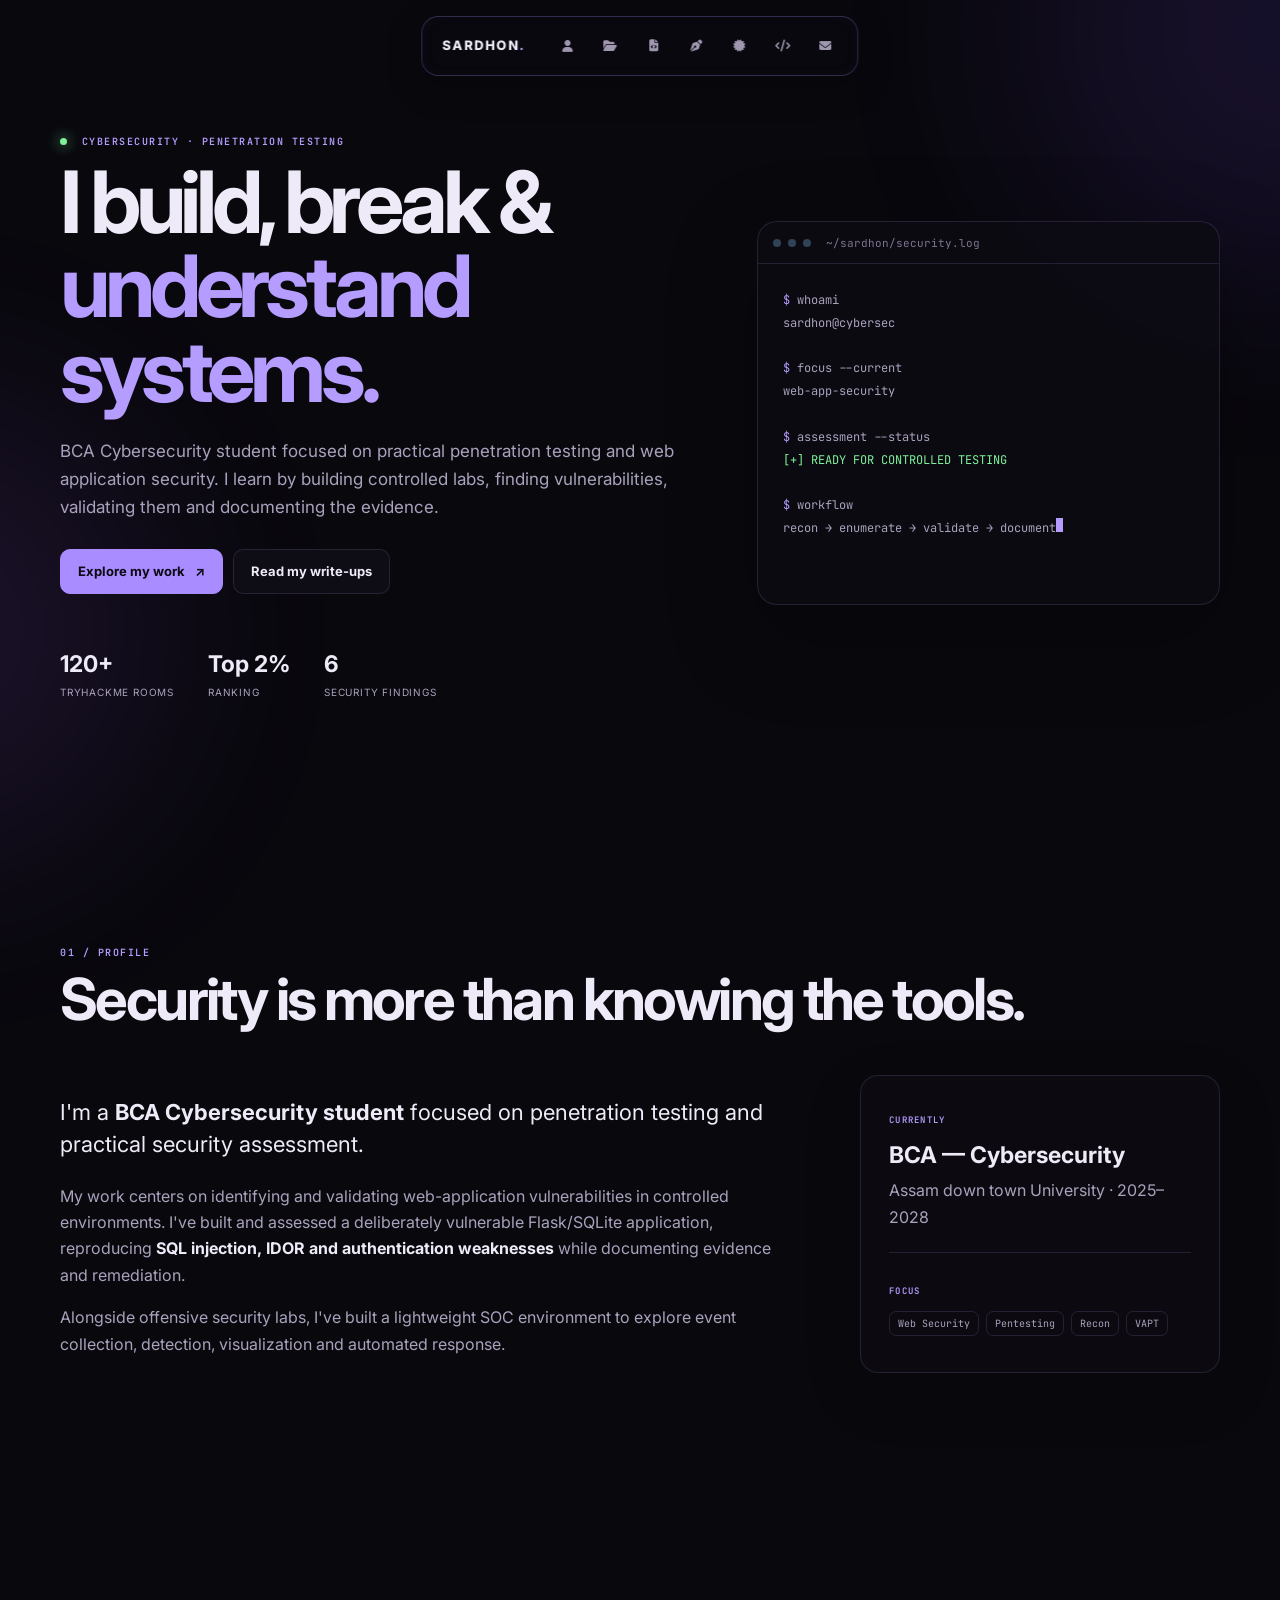
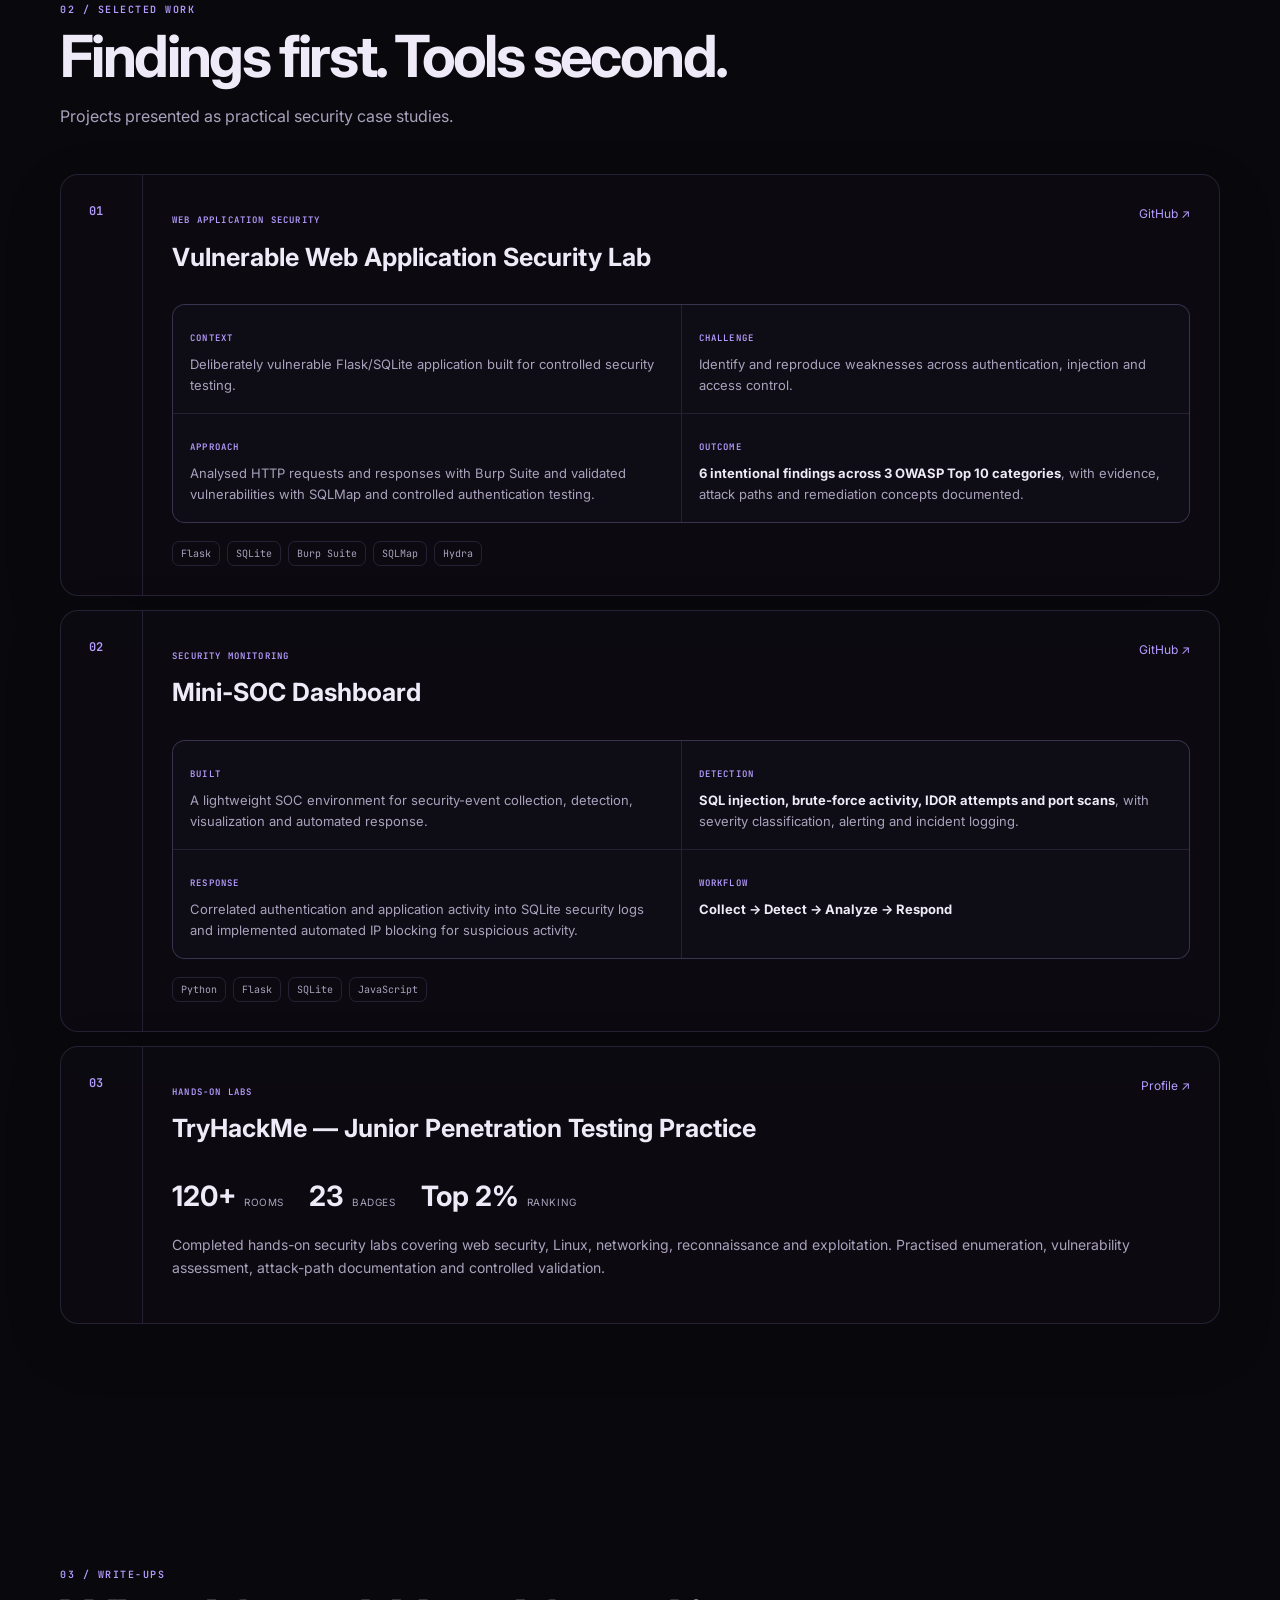
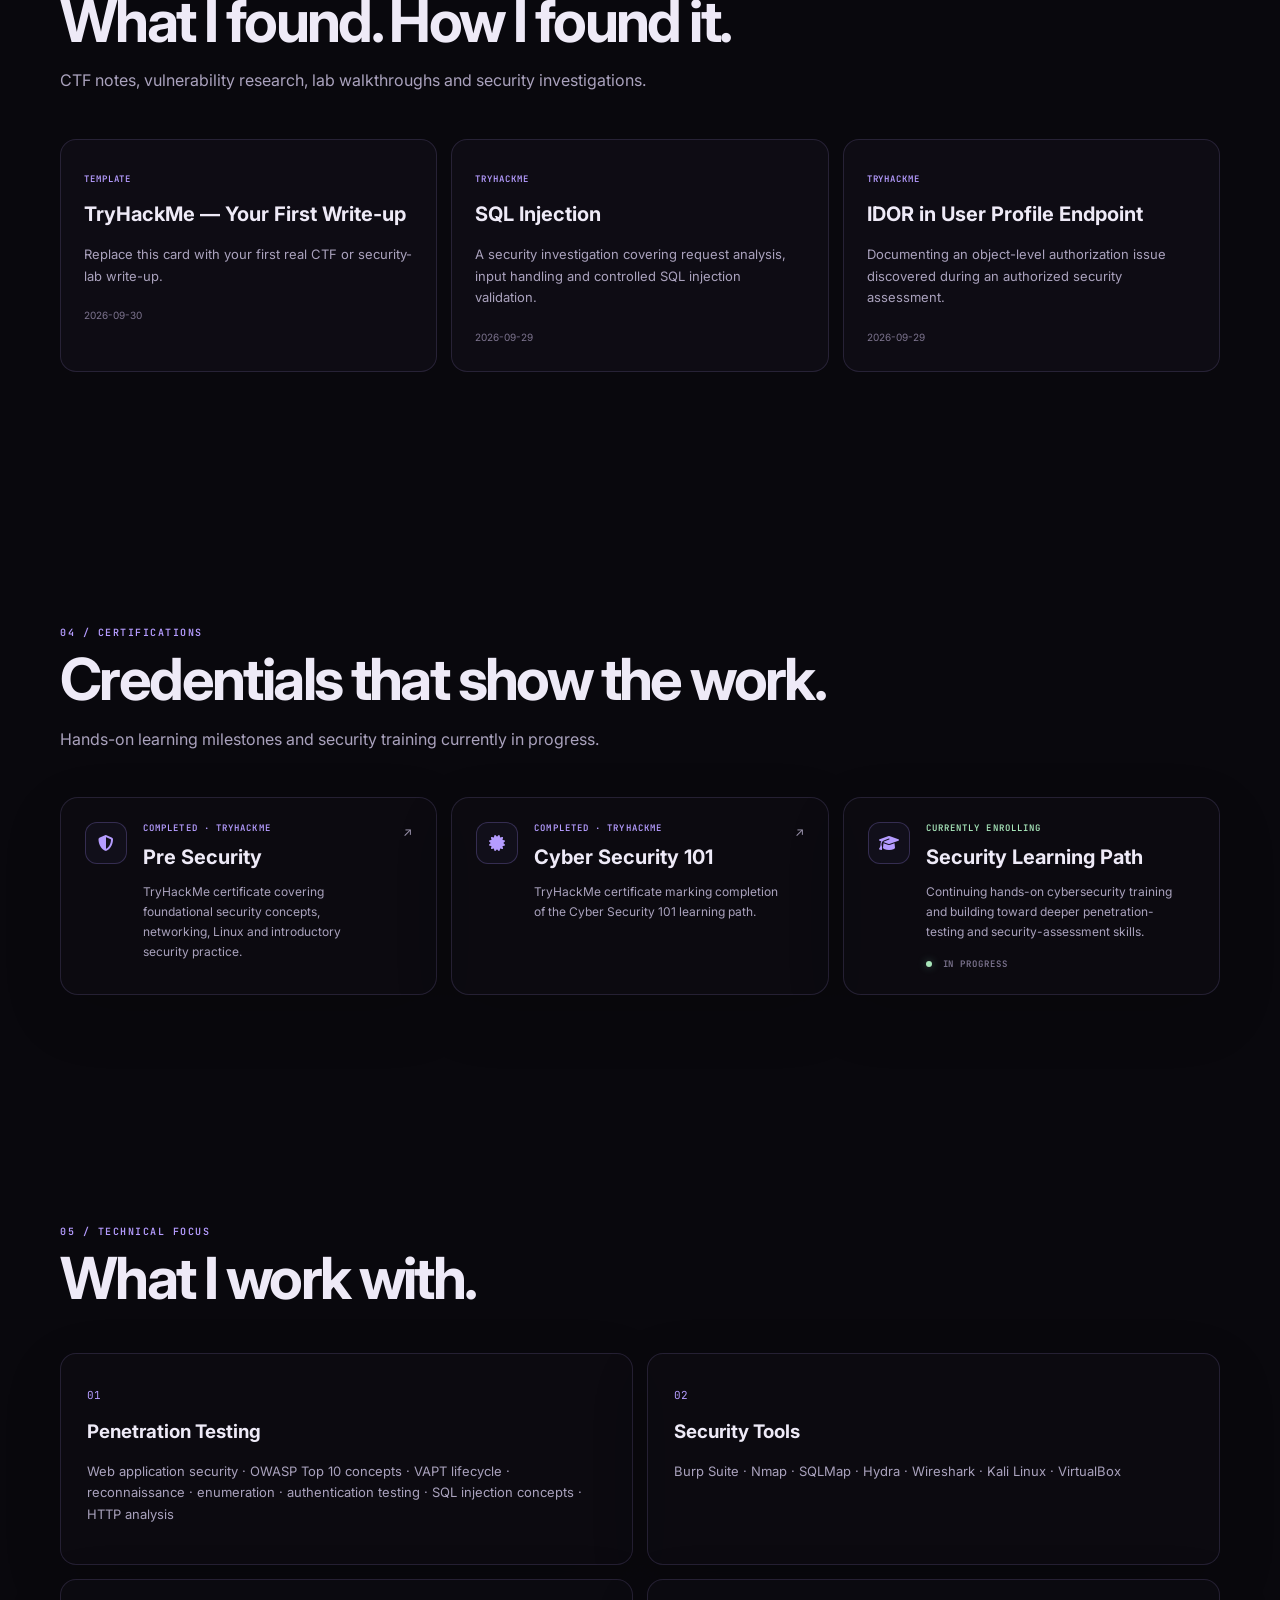
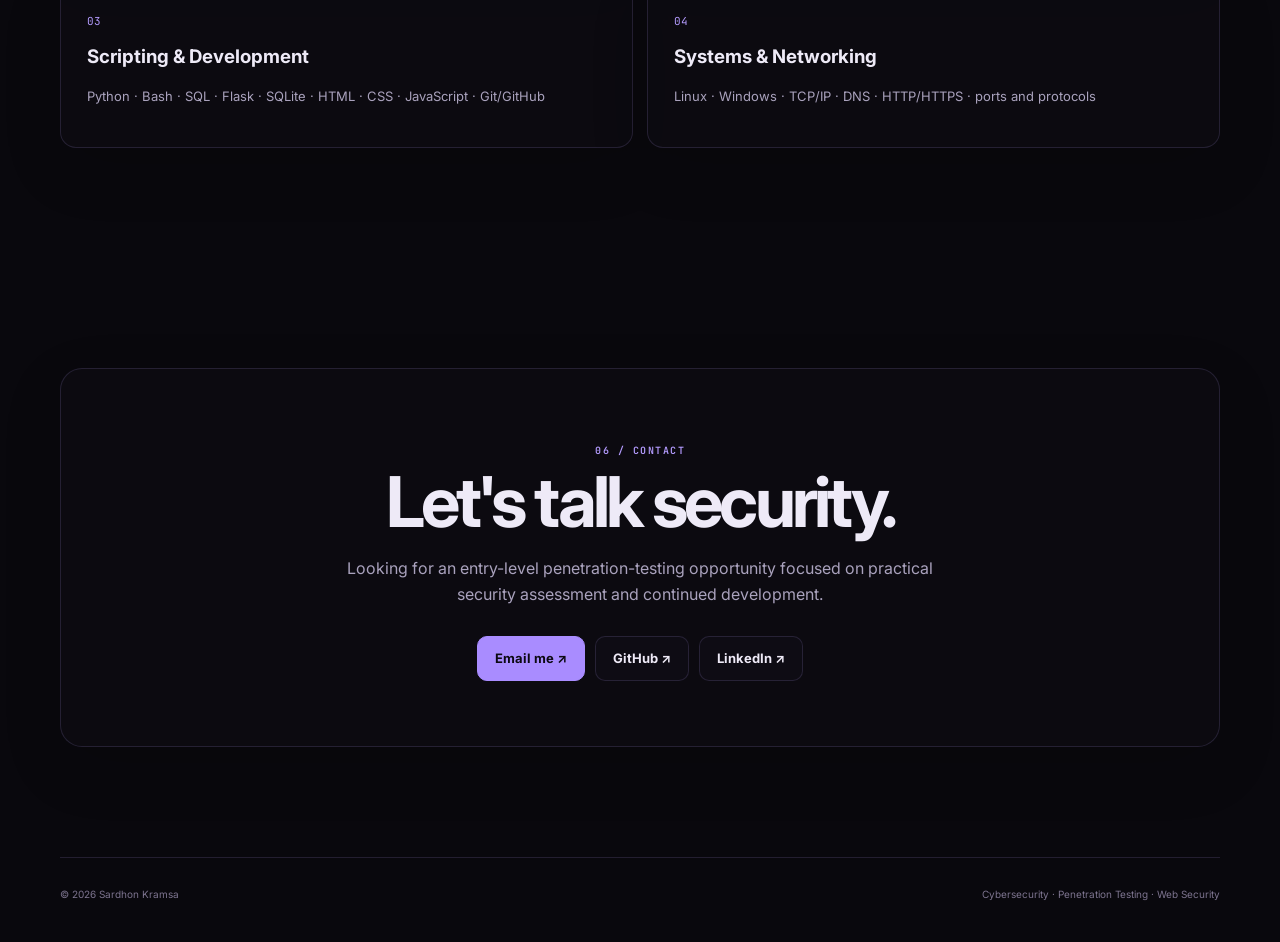
==== index.html @ ddb4a79a "Add files via upload" ====
<!DOCTYPE html>
<html lang="en">
<head>
  <meta charset="UTF-8">
  <meta name="viewport" content="width=device-width, initial-scale=1.0">
  <meta name="description" content="Sardhon Kramsa — Cybersecurity student focused on penetration testing, web application security and hands-on security research.">
  <title>Sardhon Kramsa | Cybersecurity</title>
  <link rel="preconnect" href="https://fonts.googleapis.com">
  <link rel="preconnect" href="https://fonts.gstatic.com" crossorigin>
  <link href="https://fonts.googleapis.com/css2?family=Inter:wght@400;500;600;700;800&family=JetBrains+Mono:wght@400;500;600&display=swap" rel="stylesheet">
  <link rel="stylesheet" href="https://cdnjs.cloudflare.com/ajax/libs/font-awesome/6.7.2/css/all.min.css">
  <link rel="stylesheet" href="css/style.css">
</head>
<body>
<div class="interactive-grid" id="interactiveGrid" aria-hidden="true"></div>
<div class="ambient ambient-a"></div><div class="ambient ambient-b"></div>

<header class="navbar island-navbar">
  <div class="nav-island" aria-label="Primary navigation">
    <a href="#home" class="island-name" aria-label="Sardhon Kramsa home">SARDHON<span>.</span></a>
    <nav class="island-icons" id="navLinks">
      <a href="#about" title="About" aria-label="About"><i class="fa-solid fa-user"></i></a>
      <a href="#projects" title="Projects" aria-label="Projects"><i class="fa-solid fa-folder-open"></i></a>
      <a href="writeups.html" title="Write-ups" aria-label="Write-ups"><i class="fa-solid fa-file-code"></i></a>
      <a href="editor.html" title="Write-up Editor" aria-label="Write-up Editor"><i class="fa-solid fa-pen-nib"></i></a>
      <a href="#certifications" title="Certifications" aria-label="Certifications"><i class="fa-solid fa-certificate"></i></a>
      <a href="#skills" title="Skills" aria-label="Skills"><i class="fa-solid fa-code"></i></a>
      <a href="#contact" title="Contact" aria-label="Contact"><i class="fa-solid fa-envelope"></i></a>
    </nav>
  </div>
</header>

<main>
<section class="hero section" id="home">
  <div class="hero-content reveal">
    <p class="eyebrow"><b class="pulse"></b> CYBERSECURITY · PENETRATION TESTING</p>
    <h1>I build, break &amp;<br><span>understand systems.</span></h1>
    <p class="hero-copy">BCA Cybersecurity student focused on practical penetration testing and web application security. I learn by building controlled labs, finding vulnerabilities, validating them and documenting the evidence.</p>
    <div class="buttons"><a class="btn primary" href="#projects">Explore my work <b>↗</b></a><a class="btn" href="writeups.html">Read my write-ups</a></div>
    <div class="stats"><div><strong>120+</strong><small>TryHackMe rooms</small></div><div><strong>Top 2%</strong><small>Ranking</small></div><div><strong>6</strong><small>Security findings</small></div></div>
  </div>
  <div class="terminal reveal delay">
    <div class="terminal-bar"><span></span><span></span><span></span><em>~/sardhon/security.log</em></div>
    <pre><span class="prompt">$</span> whoami
sardhon@cybersec

<span class="prompt">$</span> focus --current
web-app-security

<span class="prompt">$</span> assessment --status
<span class="ok">[+] READY FOR CONTROLLED TESTING</span>

<span class="prompt">$</span> workflow
recon → enumerate → validate → document<span class="cursor"></span></pre>
  </div>
</section>

<section class="section" id="about">
  <div class="section-title reveal"><p class="eyebrow">01 / PROFILE</p><h2>Security is more than knowing the tools.</h2></div>
  <div class="about-grid">
    <div class="about-copy reveal">
      <p class="lead">I'm a <strong>BCA Cybersecurity student</strong> focused on penetration testing and practical security assessment.</p>
      <p>My work centers on identifying and validating web-application vulnerabilities in controlled environments. I've built and assessed a deliberately vulnerable Flask/SQLite application, reproducing <strong>SQL injection, IDOR and authentication weaknesses</strong> while documenting evidence and remediation.</p>
      <p>Alongside offensive security labs, I've built a lightweight SOC environment to explore event collection, detection, visualization and automated response.</p>
    </div>
    <aside class="info-card reveal delay"><label>CURRENTLY</label><h3>BCA — Cybersecurity</h3><p>Assam down town University · 2025–2028</p><hr><label>FOCUS</label><div class="chips"><span>Web Security</span><span>Pentesting</span><span>Recon</span><span>VAPT</span></div></aside>
  </div>
</section>

<section class="section" id="projects">
  <div class="section-title reveal"><p class="eyebrow">02 / SELECTED WORK</p><h2>Findings first. Tools second.</h2><p>Projects presented as practical security case studies.</p></div>

  <article class="project reveal">
    <div class="project-num">01</div>
    <div>
      <div class="project-head"><div><label>WEB APPLICATION SECURITY</label><h3>Vulnerable Web Application Security Lab</h3></div><a href="https://github.com/PsyKlyn/Mini-SOC-Dashboard" target="_blank">GitHub ↗</a></div>
      <div class="case-grid">
        <div><label>CONTEXT</label><p>Deliberately vulnerable Flask/SQLite application built for controlled security testing.</p></div>
        <div><label>CHALLENGE</label><p>Identify and reproduce weaknesses across authentication, injection and access control.</p></div>
        <div><label>APPROACH</label><p>Analysed HTTP requests and responses with Burp Suite and validated vulnerabilities with SQLMap and controlled authentication testing.</p></div>
        <div><label>OUTCOME</label><p><strong>6 intentional findings across 3 OWASP Top 10 categories</strong>, with evidence, attack paths and remediation concepts documented.</p></div>
      </div>
      <div class="tech"><span>Flask</span><span>SQLite</span><span>Burp Suite</span><span>SQLMap</span><span>Hydra</span></div>
    </div>
  </article>

  <article class="project reveal">
    <div class="project-num">02</div>
    <div>
      <div class="project-head"><div><label>SECURITY MONITORING</label><h3>Mini-SOC Dashboard</h3></div><a href="https://github.com/PsyKlyn/Mini-SOC-Dashboard" target="_blank">GitHub ↗</a></div>
      <div class="case-grid">
        <div><label>BUILT</label><p>A lightweight SOC environment for security-event collection, detection, visualization and automated response.</p></div>
        <div><label>DETECTION</label><p><strong>SQL injection, brute-force activity, IDOR attempts and port scans</strong>, with severity classification, alerting and incident logging.</p></div>
        <div><label>RESPONSE</label><p>Correlated authentication and application activity into SQLite security logs and implemented automated IP blocking for suspicious activity.</p></div>
        <div><label>WORKFLOW</label><p><strong>Collect → Detect → Analyze → Respond</strong></p></div>
      </div>
      <div class="tech"><span>Python</span><span>Flask</span><span>SQLite</span><span>JavaScript</span></div>
    </div>
  </article>

  <article class="project reveal">
    <div class="project-num">03</div>
    <div>
      <div class="project-head"><div><label>HANDS-ON LABS</label><h3>TryHackMe — Junior Penetration Testing Practice</h3></div><a href="https://tryhackme.com/p/Klyn13" target="_blank">Profile ↗</a></div>
      <div class="achievements"><strong>120+</strong><small>rooms</small><strong>23</strong><small>badges</small><strong>Top 2%</strong><small>ranking</small></div>
      <p class="muted">Completed hands-on security labs covering web security, Linux, networking, reconnaissance and exploitation. Practised enumeration, vulnerability assessment, attack-path documentation and controlled validation.</p>
    </div>
  </article>
</section>

<section class="section" id="writeups">
  <div class="section-title reveal"><p class="eyebrow">03 / WRITE-UPS</p><h2>What I found. How I found it.</h2><p>CTF notes, vulnerability research, lab walkthroughs and security investigations.</p></div>
  <div id="writeupGrid" class="writeup-grid home-writeup-grid"></div>
  <div id="empty" class="empty" hidden>No write-ups are published yet.</div>
  <div class="show-more-wrap"><a class="show-more-btn" href="writeups.html">Show More <i class="fa-solid fa-arrow-right"></i></a></div>
</section>

<section class="section" id="certifications">
  <div class="section-title reveal"><p class="eyebrow">04 / CERTIFICATIONS</p><h2>Credentials that show the work.</h2><p>Hands-on learning milestones and security training currently in progress.</p></div>
  <div class="cert-grid">
    <article class="cert-card reveal">
      <div class="cert-icon"><i class="fa-solid fa-shield-halved"></i></div>
      <div class="cert-copy"><span class="cert-status">COMPLETED · TRYHACKME</span><h3>Pre Security</h3><p>TryHackMe certificate covering foundational security concepts, networking, Linux and introductory security practice.</p></div>
      <a class="cert-link" href="https://tryhackme.com/" target="_blank" rel="noopener" aria-label="View TryHackMe certificate">↗</a>
    </article>
    <article class="cert-card reveal delay">
      <div class="cert-icon"><i class="fa-solid fa-certificate"></i></div>
      <div class="cert-copy"><span class="cert-status">COMPLETED · TRYHACKME</span><h3>Cyber Security 101</h3><p>TryHackMe certificate marking completion of the Cyber Security 101 learning path.</p></div>
      <a class="cert-link" href="https://tryhackme.com/" target="_blank" rel="noopener" aria-label="View TryHackMe certificate">↗</a>
    </article>
    <article class="cert-card cert-current reveal">
      <div class="cert-icon"><i class="fa-solid fa-graduation-cap"></i></div>
      <div class="cert-copy"><span class="cert-status current">CURRENTLY ENROLLING</span><h3>Security Learning Path</h3><p>Continuing hands-on cybersecurity training and building toward deeper penetration-testing and security-assessment skills.</p></div>
      <span class="cert-live"><i></i> IN PROGRESS</span>
    </article>
  </div>
</section>

<section class="section" id="skills">
  <div class="section-title reveal"><p class="eyebrow">05 / TECHNICAL FOCUS</p><h2>What I work with.</h2></div>
  <div class="skills">
    <div class="skill reveal"><b>01</b><h3>Penetration Testing</h3><p>Web application security · OWASP Top 10 concepts · VAPT lifecycle · reconnaissance · enumeration · authentication testing · SQL injection concepts · HTTP analysis</p></div>
    <div class="skill reveal"><b>02</b><h3>Security Tools</h3><p>Burp Suite · Nmap · SQLMap · Hydra · Wireshark · Kali Linux · VirtualBox</p></div>
    <div class="skill reveal"><b>03</b><h3>Scripting &amp; Development</h3><p>Python · Bash · SQL · Flask · SQLite · HTML · CSS · JavaScript · Git/GitHub</p></div>
    <div class="skill reveal"><b>04</b><h3>Systems &amp; Networking</h3><p>Linux · Windows · TCP/IP · DNS · HTTP/HTTPS · ports and protocols</p></div>
  </div>
</section>

<section class="section contact" id="contact">
  <div class="contact-card reveal"><p class="eyebrow">06 / CONTACT</p><h2>Let's talk security.</h2><p>Looking for an entry-level penetration-testing opportunity focused on practical security assessment and continued development.</p><div class="buttons"><a class="btn primary" href="mailto:psyklyn35@gmail.com">Email me ↗</a><a class="btn" href="https://github.com/PsyKlyn" target="_blank">GitHub ↗</a><a class="btn" href="https://www.linkedin.com/in/sardhon-kramsa-2a07b12a9" target="_blank">LinkedIn ↗</a></div></div>
</section>
</main>

<footer><span>© <span id="year"></span> Sardhon Kramsa</span><span>Cybersecurity · Penetration Testing · Web Security</span></footer>
<script src="js/writeups.js"></script>
<script src="js/script.js"></script>
</body>
</html>
---- css/style.css ----
/* Interactive square-grid background — aligned to the viewport so the 3x3 hover never drifts. */
:root{
  --bg:#09080d;
  --panel:#0d0c13;
  --panel-2:#111019;
  --purple:#a98cff;
  --purple-bright:#c7b7ff;
  --purple-soft:rgba(169,140,255,.24);
  --line:rgba(137,111,205,.16);
}
body{background:var(--bg);color:#eeeaf7}
.interactive-grid{
  position:fixed;
  inset:0;
  z-index:0;
  pointer-events:none;
  overflow:hidden;
  min-height:100vh;
  display:grid;
  grid-template-columns:repeat(var(--grid-cols, 40), var(--cell-size, 26px));
  grid-auto-rows:var(--cell-size, 28px);
  gap:0;
  justify-content:start;
  align-content:start;
  opacity:1;
}
.grid-cell{
  position:relative;
  width:var(--cell-size,26px);
  height:var(--cell-size,28px);
  border-right:1px solid var(--line);
  border-bottom:1px solid var(--line);
  background:rgba(130,100,210,.012);
  --heat:0;
  transition:background 120ms ease-out,border-color 120ms ease-out,box-shadow 120ms ease-out;
}
.grid-cell[style*="--heat"]{
  background:rgba(169,140,255,calc(var(--heat) * .11));
  border-right-color:rgba(182,155,255,calc(var(--heat) * .62));
  border-bottom-color:rgba(182,155,255,calc(var(--heat) * .62));
  box-shadow:inset 0 0 calc(16px * var(--heat)) rgba(181,151,255,calc(var(--heat) * .16)),0 0 calc(10px * var(--heat)) rgba(142,105,240,calc(var(--heat) * .08));
}
main,footer,.navbar{position:relative;z-index:2}
body:has(.interactive-grid){position:relative;min-height:100vh}
.ambient{z-index:1}
.ambient-a{background:#7d4cff}
.ambient-b{background:#9d65ff}
body.light .interactive-grid{opacity:.5}
body.light .grid-cell{border-color:rgba(92,71,176,.12);background:rgba(92,71,176,.008)}
body.light .grid-cell.near{border-color:rgba(92,71,176,.28);background:rgba(92,71,176,.05)}
body.light .grid-cell.active{border-color:rgba(92,71,176,.55);background:rgba(92,71,176,.11)}
@media(max-width:600px){
  .interactive-grid{grid-template-columns:repeat(var(--grid-cols, 40), var(--cell-size, 24px));grid-auto-rows:var(--cell-size,22px)}
  .grid-cell{width:var(--cell-size,22px);height:var(--cell-size,22px)}
}
*{box-sizing:border-box}html{scroll-behavior:smooth}body{margin:0;background:#09080d;color:#eeeaf7;font-family:Inter,system-ui,sans-serif;line-height:1.65;overflow-x:hidden}body.light{background:#f5f3fb;color:#17131f}a{color:inherit;text-decoration:none}button,input{font:inherit}.blue,.eyebrow,.project label,.project-head>a{color:#b59cff}.ambient{position:fixed;border-radius:50%;filter:blur(110px);opacity:.12;pointer-events:none}.ambient-a{width:500px;height:500px;background:#7d4cff;right:-250px;top:-220px}.ambient-b{width:450px;height:450px;background:#a05cff;left:-300px;bottom:5%}.navbar{height:74px;position:sticky;top:0;z-index:20;display:flex;align-items:center;justify-content:space-between;padding:0 max(20px,calc((100% - 1160px)/2));background:rgba(8,7,13,.82);backdrop-filter:blur(18px);border-bottom:1px solid rgba(154,132,210,.18)}body.light .navbar{background:rgba(245,243,251,.88)}.logo{font-weight:800;letter-spacing:.08em}.logo span:first-child{display:inline-grid;place-items:center;width:32px;height:32px;margin-right:9px;border:1px solid rgba(169,140,255,.22);border-radius:8px;color:#b59cff;font:11px "JetBrains Mono",monospace}.nav-links{display:flex;gap:28px;color:#aaa2bd;font-size:13px}.nav-links a:hover{color:#fff}.nav-actions{display:flex;gap:8px}.icon-btn,.menu-btn{width:37px;height:37px;border:1px solid rgba(154,132,210,.18);background:#0e0c14;color:#eeeaf7;border-radius:9px;cursor:pointer}.menu-btn{display:none}.menu-btn i{display:block;width:17px;height:1px;background:currentColor;margin:4px auto}.section{width:min(1160px,calc(100% - 42px));margin:auto;padding:110px 0}.hero{min-height:calc(100vh - 74px);display:grid;grid-template-columns:1.15fr .85fr;gap:70px;align-items:center}.eyebrow{font:600 10px "JetBrains Mono",monospace;letter-spacing:.15em}.pulse{display:inline-block;width:7px;height:7px;background:#7ef29a;border-radius:50%;box-shadow:0 0 14px #7ef29a;margin-right:7px}.hero h1{font-size:clamp(52px,7vw,86px);line-height:.98;letter-spacing:-.06em;margin:12px 0 24px}.hero h1 span{color:#b59cff}.hero-copy{max-width:680px;color:#aaa2bd;font-size:17px}.buttons{display:flex;gap:10px;flex-wrap:wrap;margin-top:28px}.btn{display:inline-flex;gap:10px;align-items:center;border:1px solid rgba(154,132,210,.18);background:#0e0c14;padding:11px 17px;border-radius:10px;font-size:13px;font-weight:700}.btn.primary{background:#a98cff;color:#0c0912;border-color:#a98cff}.stats{display:flex;gap:34px;margin-top:52px}.stats div{display:grid}.stats strong{font-size:23px}.stats small{font-size:10px;color:#aaa2bd;text-transform:uppercase;letter-spacing:.08em}.terminal{border:1px solid rgba(154,132,210,.18);border-radius:20px;background:rgba(13,12,19,.82);overflow:hidden;box-shadow:0 30px 90px rgba(0,0,0,.3)}.terminal-bar{height:42px;border-bottom:1px solid rgba(154,132,210,.18);display:flex;align-items:center;gap:7px;padding:0 15px}.terminal-bar span{width:8px;height:8px;border-radius:50%;background:#304256}.terminal-bar em{font:11px "JetBrains Mono",monospace;color:#7d748f;font-style:normal;margin-left:8px}.terminal pre{padding:25px;margin:0;min-height:340px;font:12px/1.9 "JetBrains Mono",monospace;color:#aaa2bd}.prompt{color:#b59cff}.ok{color:#7ef29a}.cursor{display:inline-block;width:7px;height:14px;background:#b59cff;animation:blink 1s steps(1) infinite}@keyframes blink{50%{opacity:0}}.section-title{margin-bottom:45px}.section-title h2{font-size:clamp(36px,5vw,58px);line-height:1.05;letter-spacing:-.045em;margin:8px 0 12px}.section-title>p:last-child{color:#aaa2bd}.about-grid{display:grid;grid-template-columns:1fr 360px;gap:70px}.about-copy{max-width:770px;color:#aaa2bd;font-size:16px}.about-copy .lead{font-size:22px;line-height:1.45;color:#eeeaf7}.about-copy strong{color:#eeeaf7}.info-card,.project,.skill,.contact-card{background:rgba(13,12,19,.78);border:1px solid rgba(154,132,210,.18);box-shadow:0 20px 60px rgba(0,0,0,.14)}.info-card{padding:28px;border-radius:18px}.info-card label{font:600 9px "JetBrains Mono",monospace;letter-spacing:.14em;color:#b59cff}.info-card h3{margin:7px 0 2px;font-size:23px}.info-card p{margin:0;color:#aaa2bd}.info-card hr{border:0;border-top:1px solid rgba(154,132,210,.18);margin:22px 0}.chips,.tech{display:flex;flex-wrap:wrap;gap:7px;margin-top:10px}.chips span,.tech span{padding:5px 8px;border:1px solid rgba(154,132,210,.18);border-radius:7px;color:#aaa2bd;font:10px "JetBrains Mono",monospace}.project{display:grid;grid-template-columns:82px 1fr;border-radius:18px;overflow:hidden;margin:14px 0}.project-num{padding:28px;border-right:1px solid rgba(154,132,210,.18);color:#b59cff;font:600 12px "JetBrains Mono",monospace}.project>div:nth-child(2){padding:29px}.project-head{display:flex;justify-content:space-between;gap:20px}.project-head label{font:600 9px "JetBrains Mono",monospace;letter-spacing:.13em}.project-head h3{font-size:25px;margin:6px 0 0}.project-head>a{font-size:12px;white-space:nowrap}.case-grid{display:grid;grid-template-columns:1fr 1fr;gap:1px;background:rgba(154,132,210,.18);border:1px solid rgba(154,132,210,.18);border-radius:13px;overflow:hidden;margin:26px 0 18px}.case-grid>div{padding:17px;background:#0e0c14}.case-grid label{font:600 9px "JetBrains Mono",monospace;letter-spacing:.13em}.case-grid p{margin:6px 0 0;color:#aaa2bd;font-size:13px;line-height:1.6}.case-grid strong{color:#eeeaf7}.achievements{display:flex;align-items:baseline;gap:8px;margin:24px 0 10px}.achievements strong{font-size:28px}.achievements small{font-size:10px;color:#aaa2bd;text-transform:uppercase;letter-spacing:.06em;margin-right:17px}.muted{color:#aaa2bd;font-size:14px}.writeup-tools{display:flex;gap:10px;margin-bottom:18px}.writeup-tools input{flex:1;max-width:520px;padding:12px 14px;background:#0e0c14;color:#eeeaf7;border:1px solid rgba(154,132,210,.18);border-radius:10px;outline:none}.filters{display:flex;gap:7px;flex-wrap:wrap;align-items:center}.filter{border:1px solid rgba(154,132,210,.18);background:#0e0c14;color:#aaa2bd;border-radius:8px;padding:6px 9px;font-size:10px;cursor:pointer}.filter.active{color:#b59cff;border-color:#b59cff}.writeup-grid{display:grid;grid-template-columns:repeat(3,1fr);gap:14px}
.show-more-wrap{display:flex;justify-content:center;margin-top:24px}.show-more-btn{display:inline-flex;align-items:center;gap:9px;border:1px solid rgba(154,132,210,.18);background:#0e0c14;color:#cfc6df;border-radius:10px;padding:10px 15px;font-size:12px;font-weight:700;transition:transform .2s ease,border-color .25s ease,color .25s ease,box-shadow .25s ease}.show-more-btn:hover{transform:translateY(-2px);color:#eeeaf7;border-color:rgba(169,140,255,.55);box-shadow:0 0 16px rgba(169,140,255,.09)}.home-writeup-grid{grid-template-columns:repeat(3,minmax(0,1fr))}
.writeup-card{display:block;border:1px solid rgba(154,132,210,.18);background:#0e0c14;border-radius:16px;padding:23px;transition:.2s}.writeup-card:hover{transform:translateY(-3px);border-color:rgba(169,140,255,.5)}.writeup-card .category{font:600 9px "JetBrains Mono",monospace;color:#b59cff;letter-spacing:.1em}.writeup-card h3{font-size:20px;margin:9px 0}.writeup-card p{color:#aaa2bd;font-size:13px}.writeup-card time{color:#7d748f;font-size:10px}.empty{padding:30px;border:1px dashed rgba(148,176,202,.2);border-radius:14px;color:#aaa2bd}.skills{display:grid;grid-template-columns:1fr 1fr;gap:14px}.skill{padding:26px;border-radius:16px}.skill>b{color:#b59cff;font:11px "JetBrains Mono",monospace}.skill h3{margin:10px 0 7px}.skill p{color:#aaa2bd;font-size:13px}.contact-card{text-align:center;border-radius:22px;padding:65px 30px}.contact-card h2{font-size:clamp(42px,6vw,70px);line-height:1;margin:8px 0 18px;letter-spacing:-.055em}.contact-card>p:not(.eyebrow){color:#aaa2bd;max-width:620px;margin:auto}.contact-card .buttons{justify-content:center}footer{width:min(1160px,calc(100% - 42px));margin:auto;border-top:1px solid rgba(154,132,210,.18);padding:28px 0 40px;display:flex;justify-content:space-between;color:#7d748f;font-size:10px}.reveal{opacity:0;transform:translateY(15px);transition:.65s}.reveal.visible{opacity:1;transform:none}.delay{transition-delay:.12s}@media(max-width:850px){.nav-links{display:none;position:absolute;top:74px;left:0;right:0;padding:20px;background:#09080d;border-bottom:1px solid rgba(154,132,210,.18);flex-direction:column;gap:17px}.nav-links.open{display:flex}.menu-btn{display:block}.hero{grid-template-columns:1fr;padding-top:70px}.about-grid{grid-template-columns:1fr}.writeup-grid,.skills{grid-template-columns:1fr}.project{grid-template-columns:1fr}.project-num{border-right:0;border-bottom:1px solid rgba(154,132,210,.18);padding:15px 24px}.case-grid{grid-template-columns:1fr}.nav-actions{margin-left:auto;margin-right:10px}footer{flex-direction:column;gap:8px}}@media(max-width:600px){.section{width:calc(100% - 30px);padding:78px 0}.hero h1{font-size:49px}.stats{gap:20px;flex-wrap:wrap}.project-head{flex-direction:column}.project>div:nth-child(2){padding:22px}.writeup-tools{flex-direction:column}.writeup-tools input{max-width:none}}


/* Refined purple interaction system: slow, subtle, cool-toned. */
.info-card,.project,.skill,.contact-card,.terminal,.writeup-card,.case-grid,.panel,.publish-note{
  position:relative;
  isolation:isolate;
  transition:transform .58s cubic-bezier(.22,1,.36,1),border-color .58s ease,box-shadow .68s cubic-bezier(.22,1,.36,1);
}
.info-card::after,.project::after,.skill::after,.contact-card::after,.terminal::after,.writeup-card::after,.panel::after,.publish-note::after{
  content:"";
  position:absolute;
  inset:-1px;
  border-radius:inherit;
  pointer-events:none;
  z-index:-1;
  opacity:0;
  border:1px solid rgba(181,153,255,.42);
  box-shadow:0 0 14px rgba(169,140,255,.10),inset 0 0 12px rgba(169,140,255,.035);
  transition:opacity .72s cubic-bezier(.22,1,.36,1);
}
.info-card:hover,.project:hover,.skill:hover,.contact-card:hover,.terminal:hover,.writeup-card:hover,.panel:hover,.publish-note:hover{
  transform:translateY(-4px);
  border-color:rgba(169,140,255,.34);
  box-shadow:0 24px 68px rgba(0,0,0,.22),0 0 24px rgba(169,140,255,.075);
}
.info-card:hover::after,.project:hover::after,.skill:hover::after,.contact-card:hover::after,.terminal:hover::after,.writeup-card:hover::after,.panel:hover::after,.publish-note:hover::after{opacity:1}
.btn,.filter,.icon-btn,.menu-btn,.toolbar button{
  transition:transform .42s cubic-bezier(.22,1,.36,1),color .42s ease,border-color .48s ease,background-color .42s ease,box-shadow .58s cubic-bezier(.22,1,.36,1);
}
/* Cool, crisp purple hover — stronger than before, never warm/orange. */
.btn:hover,.filter:hover,.icon-btn:hover,.menu-btn:hover,.toolbar button:hover{
  transform:translateY(-2px);
  color:#d7ccff;
  border-color:rgba(184,158,255,.68);
  box-shadow:0 0 0 1px rgba(169,140,255,.14),0 0 9px rgba(169,140,255,.24),0 0 20px rgba(169,140,255,.10),inset 0 0 7px rgba(169,140,255,.035);
}
.btn.primary:hover{
  color:#0c0912;
  background:#b59cff;
  border-color:#c7b7ff;
  box-shadow:0 0 0 1px rgba(215,204,255,.22),0 0 9px rgba(198,177,255,.28),0 0 20px rgba(169,140,255,.13);
}
.filter.active{box-shadow:0 0 10px rgba(169,140,255,.08)}
.writeup-card:hover{border-color:rgba(169,140,255,.34)}

/* The preview is intentionally scrollable without a visible browser scrollbar. */
.article-preview{
  scrollbar-width:none;
  -ms-overflow-style:none;
}
.article-preview::-webkit-scrollbar{display:none;width:0;height:0}

/* Cool purple only: remove the old light/day-mode styling. */
body.light{background:var(--bg);color:#eeeaf7}

@media(prefers-reduced-motion:reduce){
  .info-card,.project,.skill,.contact-card,.terminal,.writeup-card,.panel,.publish-note,.btn,.filter,.icon-btn,.menu-btn,.toolbar button{transition-duration:.01ms}
}

/* Centered iPhone-style floating navigation island */
.island-navbar{
  position:fixed;
  inset:0 0 auto 0;
  height:0;
  z-index:50;
  pointer-events:none;
  background:transparent;
  border:0;
  backdrop-filter:none;
}
.nav-island{
  pointer-events:auto;
  position:absolute;
  top:16px;
  left:50%;
  transform:translateX(-50%);
  display:flex;
  align-items:center;
  gap:16px;
  min-height:60px;
  padding:9px 13px 9px 20px;
  border:1px solid rgba(169,140,255,.26);
  border-radius:17px;
  background:rgba(10,9,15,.90);
  box-shadow:0 10px 35px rgba(0,0,0,.28), inset 0 0 18px rgba(169,140,255,.025);
  backdrop-filter:blur(22px) saturate(125%);
}
.island-name{
  font-size:13px;
  font-weight:800;
  letter-spacing:.11em;
  white-space:nowrap;
  color:#eeeaf7;
  padding-right:7px;
}
.island-name span{color:#b59cff}
.island-icons{display:flex;align-items:center;gap:5px}
.island-icons a{
  width:38px;height:38px;
  display:grid;place-items:center;
  border:1px solid transparent;
  border-radius:10px;
  color:#9f97b0;
  font-size:12px;
  transition:transform .42s cubic-bezier(.22,1,.36,1),color .42s ease,border-color .5s ease,box-shadow .6s ease,background .42s ease;
}
.island-icons a:hover,.island-icons a.active{
  transform:translateY(-4px);
  color:#c7b7ff;
  border-color:rgba(169,140,255,.32);
  background:rgba(169,140,255,.055);
  box-shadow:0 0 10px rgba(169,140,255,.16),inset 0 0 8px rgba(169,140,255,.035);
}
.island-icons a.editor-back{margin-left:3px;border-left-color:rgba(169,140,255,.15);border-radius:0 10px 10px 0}
.island-icons a.editor-back:hover{transform:translateY(-4px) translateX(-1px)}

/* Certification cards */
.cert-grid{display:grid;grid-template-columns:repeat(3,1fr);gap:14px}
.cert-card{
  position:relative;
  display:grid;
  grid-template-columns:auto 1fr auto;
  gap:16px;
  align-items:start;
  min-height:190px;
  padding:24px;
  border-radius:18px;
  background:rgba(13,12,19,.78);
  border:1px solid rgba(154,132,210,.18);
  box-shadow:0 20px 60px rgba(0,0,0,.14);
  overflow:hidden;
  isolation:isolate;
  transition:transform .55s cubic-bezier(.22,1,.36,1),border-color .7s ease,box-shadow .7s ease;
}
.cert-card::before{
  content:"";
  position:absolute;
  z-index:1;
  top:-120%;
  left:-38%;
  width:27%;
  height:340%;
  transform:rotate(20deg) translateX(-160%);
  background:linear-gradient(90deg,transparent 0%,rgba(255,255,255,0) 20%,rgba(255,222,115,.56) 48%,rgba(255,255,255,.12) 55%,rgba(255,255,255,0) 78%,transparent 100%);
  filter:blur(.5px);
  opacity:0;
  pointer-events:none;
}
.cert-card::after{
  content:"";
  position:absolute;
  inset:0;
  z-index:0;
  border-radius:inherit;
  box-shadow:inset 0 0 0 1px rgba(246,190,55,0),inset 0 0 28px rgba(169,140,255,0);
  pointer-events:none;
  transition:box-shadow .65s ease;
}
.cert-card > *{position:relative;z-index:2}
.cert-card:hover{
  transform:translateY(-5px);
  border-color:rgba(255,196,42,.98);
  box-shadow:
    0 22px 65px rgba(0,0,0,.24),
    0 0 0 1px rgba(255,196,42,.78),
    0 0 10px rgba(255,196,42,.48),
    0 0 26px rgba(255,196,42,.22),
    inset 0 0 14px rgba(255,196,42,.055);
}
.cert-card:hover::before{
  animation:certReflect 1.25s cubic-bezier(.18,.72,.28,1) 1;
}
.cert-card:hover::after{
  box-shadow:
    inset 0 0 0 1px rgba(255,218,92,.9),
    inset 0 0 20px rgba(255,196,42,.09);
}
@keyframes certReflect{
  0%{transform:rotate(20deg) translateX(-160%);opacity:0}
  12%{opacity:.95}
  55%{opacity:.75}
  100%{transform:rotate(20deg) translateX(520%);opacity:0}
}
.cert-icon{
  width:42px;height:42px;border-radius:12px;display:grid;place-items:center;
  color:#b59cff;border:1px solid rgba(169,140,255,.24);background:rgba(169,140,255,.045);
  transition:transform .48s cubic-bezier(.22,1,.36,1),box-shadow .65s ease,color .4s ease;
}
.cert-card:hover .cert-icon{transform:translateY(-5px);color:#d7ccff;box-shadow:0 0 12px rgba(169,140,255,.16)}
.cert-copy{min-width:0}.cert-status{display:block;color:#b59cff;font:600 9px "JetBrains Mono",monospace;letter-spacing:.12em;margin-bottom:7px}.cert-status.current{color:#a8e6ba}.cert-copy h3{margin:0 0 8px;font-size:20px}.cert-copy p{margin:0;color:#aaa2bd;font-size:12px;line-height:1.65}.cert-link{color:#9f97b0;font-size:12px;transition:.4s}.cert-link:hover{color:#c7b7ff;transform:translateY(-3px)}.cert-live{grid-column:2/-1;align-self:end;color:#7d748f;font:600 9px "JetBrains Mono",monospace;letter-spacing:.1em}.cert-live i{display:inline-block;width:6px;height:6px;border-radius:50%;background:#a8e6ba;box-shadow:0 0 8px rgba(168,230,186,.4);margin-right:5px}

@media(max-width:850px){
  .nav-island{max-width:calc(100% - 22px);padding-left:14px;gap:10px}
  .island-name{font-size:11px;padding-right:4px}
  .island-icons{gap:2px}.island-icons a{width:34px;height:34px;font-size:11px}
  .cert-grid{grid-template-columns:1fr}
}
@media(max-width:520px){
  .nav-island{top:10px;min-height:52px;border-radius:16px}
  .island-name{display:none}
  .island-icons a{width:34px;height:34px}
  .cert-card{grid-template-columns:auto 1fr;}.cert-link{position:absolute;top:22px;right:20px}.cert-live{grid-column:2}
}


/* Global browser/document scrollbar — purple across every portfolio page.
   Scoped to the root document so editor/preview/list scroll areas keep their
   own scroll behavior. */
html{
  scrollbar-color:rgba(169,140,255,.78) transparent;
  scrollbar-width:thin;
}
html::-webkit-scrollbar{
  width:9px;
  height:9px;
}
html::-webkit-scrollbar-track{
  background:transparent;
}
html::-webkit-scrollbar-thumb{
  background:linear-gradient(180deg,#c2a9ff 0%,#8f68e8 100%);
  border-radius:999px;
  border:2px solid transparent;
  background-clip:padding-box;
}
html::-webkit-scrollbar-thumb:hover{
  background:linear-gradient(180deg,#d2c0ff 0%,#a37df5 100%);
  background-clip:padding-box;
}


/* Global page scrollbar — intentionally separate from component/editor scrollbars. */
html{
  scrollbar-color:rgba(169,140,255,.82) transparent;
  scrollbar-width:thin;
}
html::-webkit-scrollbar{width:9px;height:9px}
html::-webkit-scrollbar-track{background:transparent}
html::-webkit-scrollbar-thumb{
  background:linear-gradient(180deg,#c2a9ff 0%,#8f68e8 100%);
  border-radius:999px;
  border:2px solid transparent;
  background-clip:padding-box;
}
html::-webkit-scrollbar-thumb:hover{
  background:linear-gradient(180deg,#d2c0ff 0%,#a37df5 100%);
  background-clip:padding-box;
}
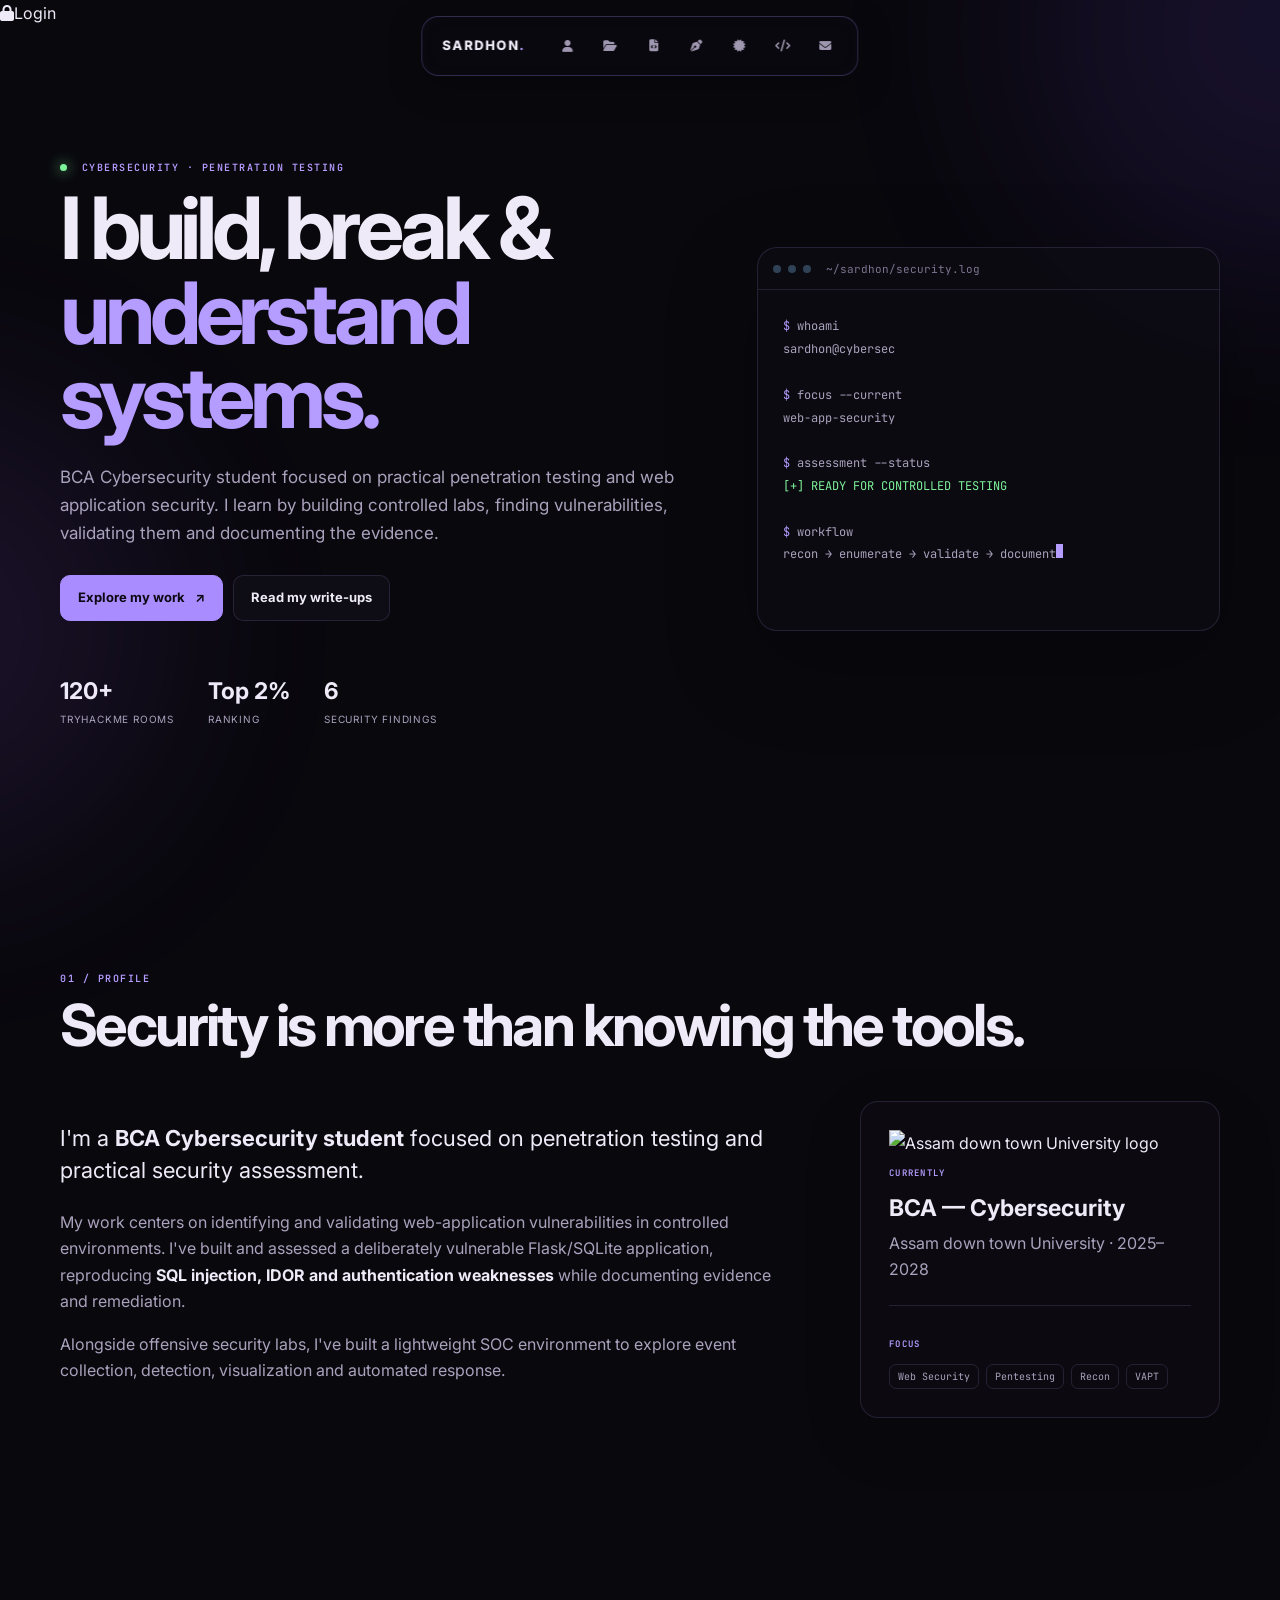
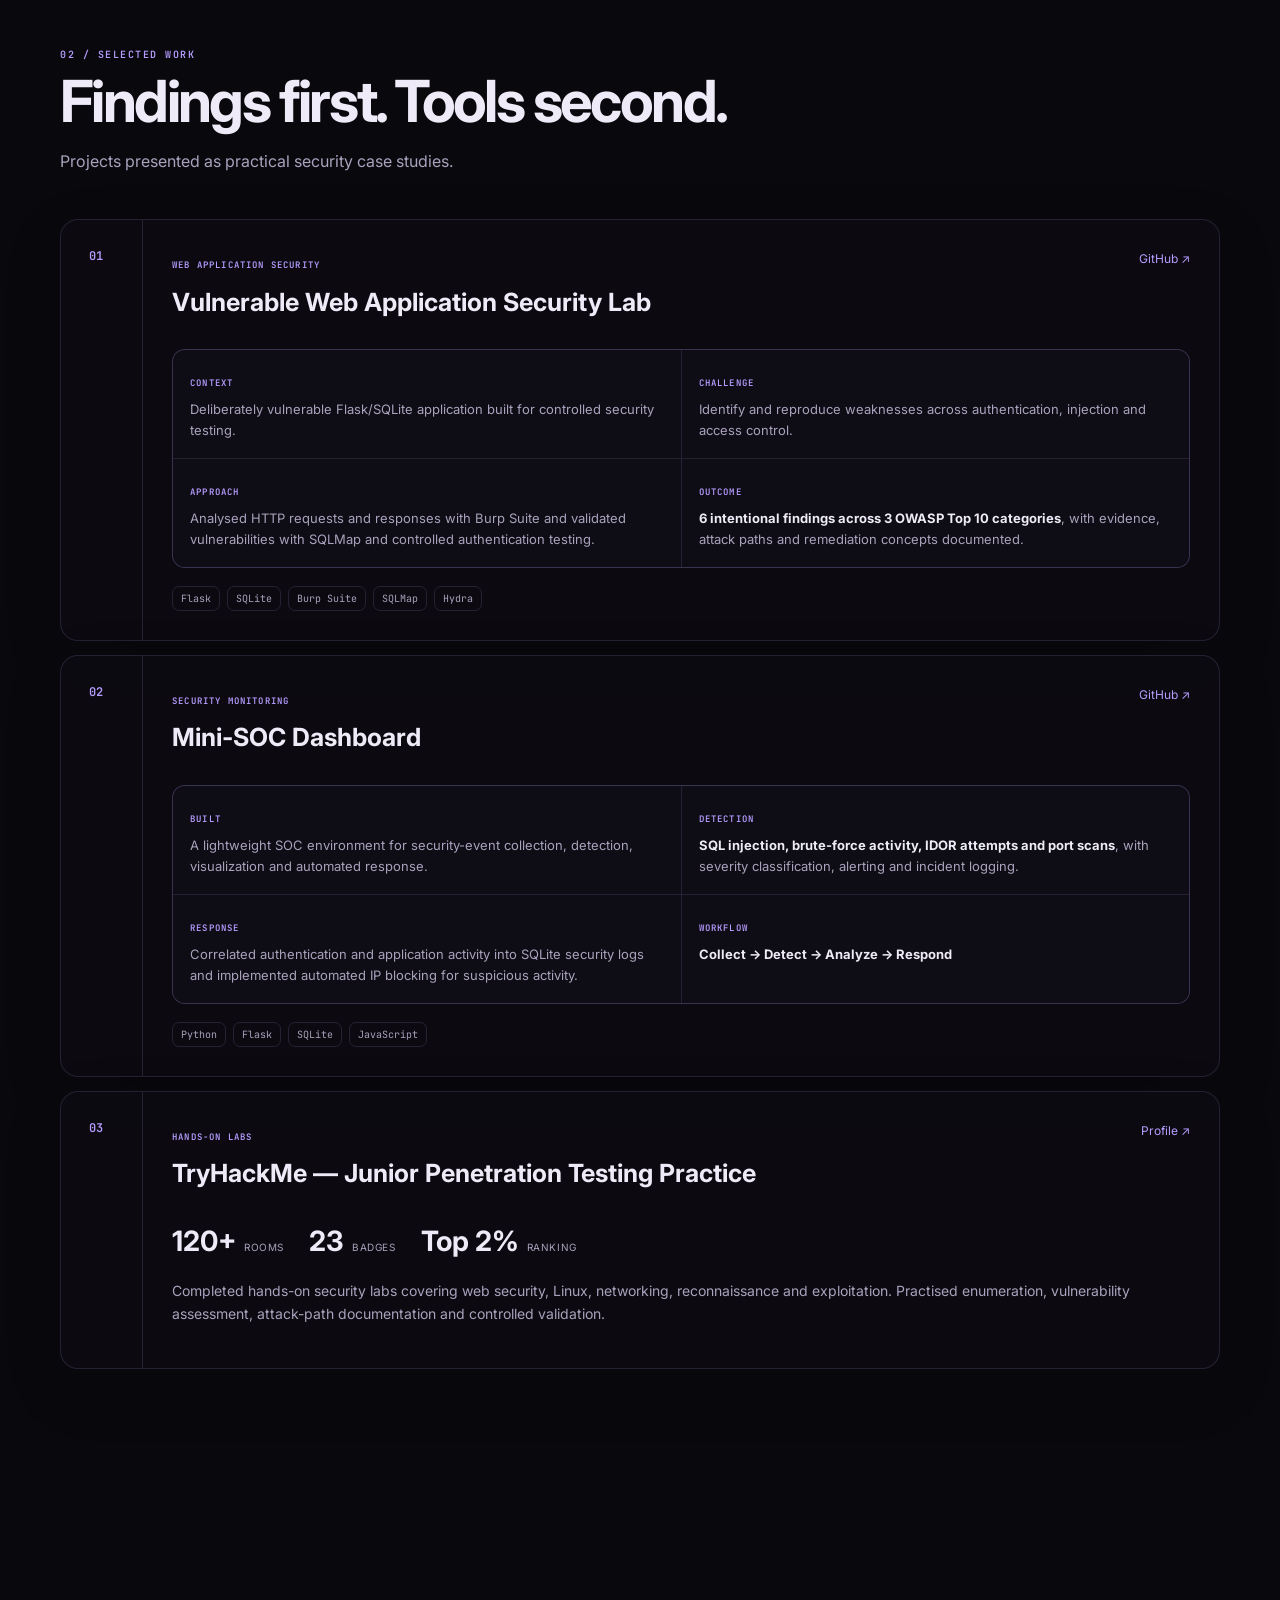
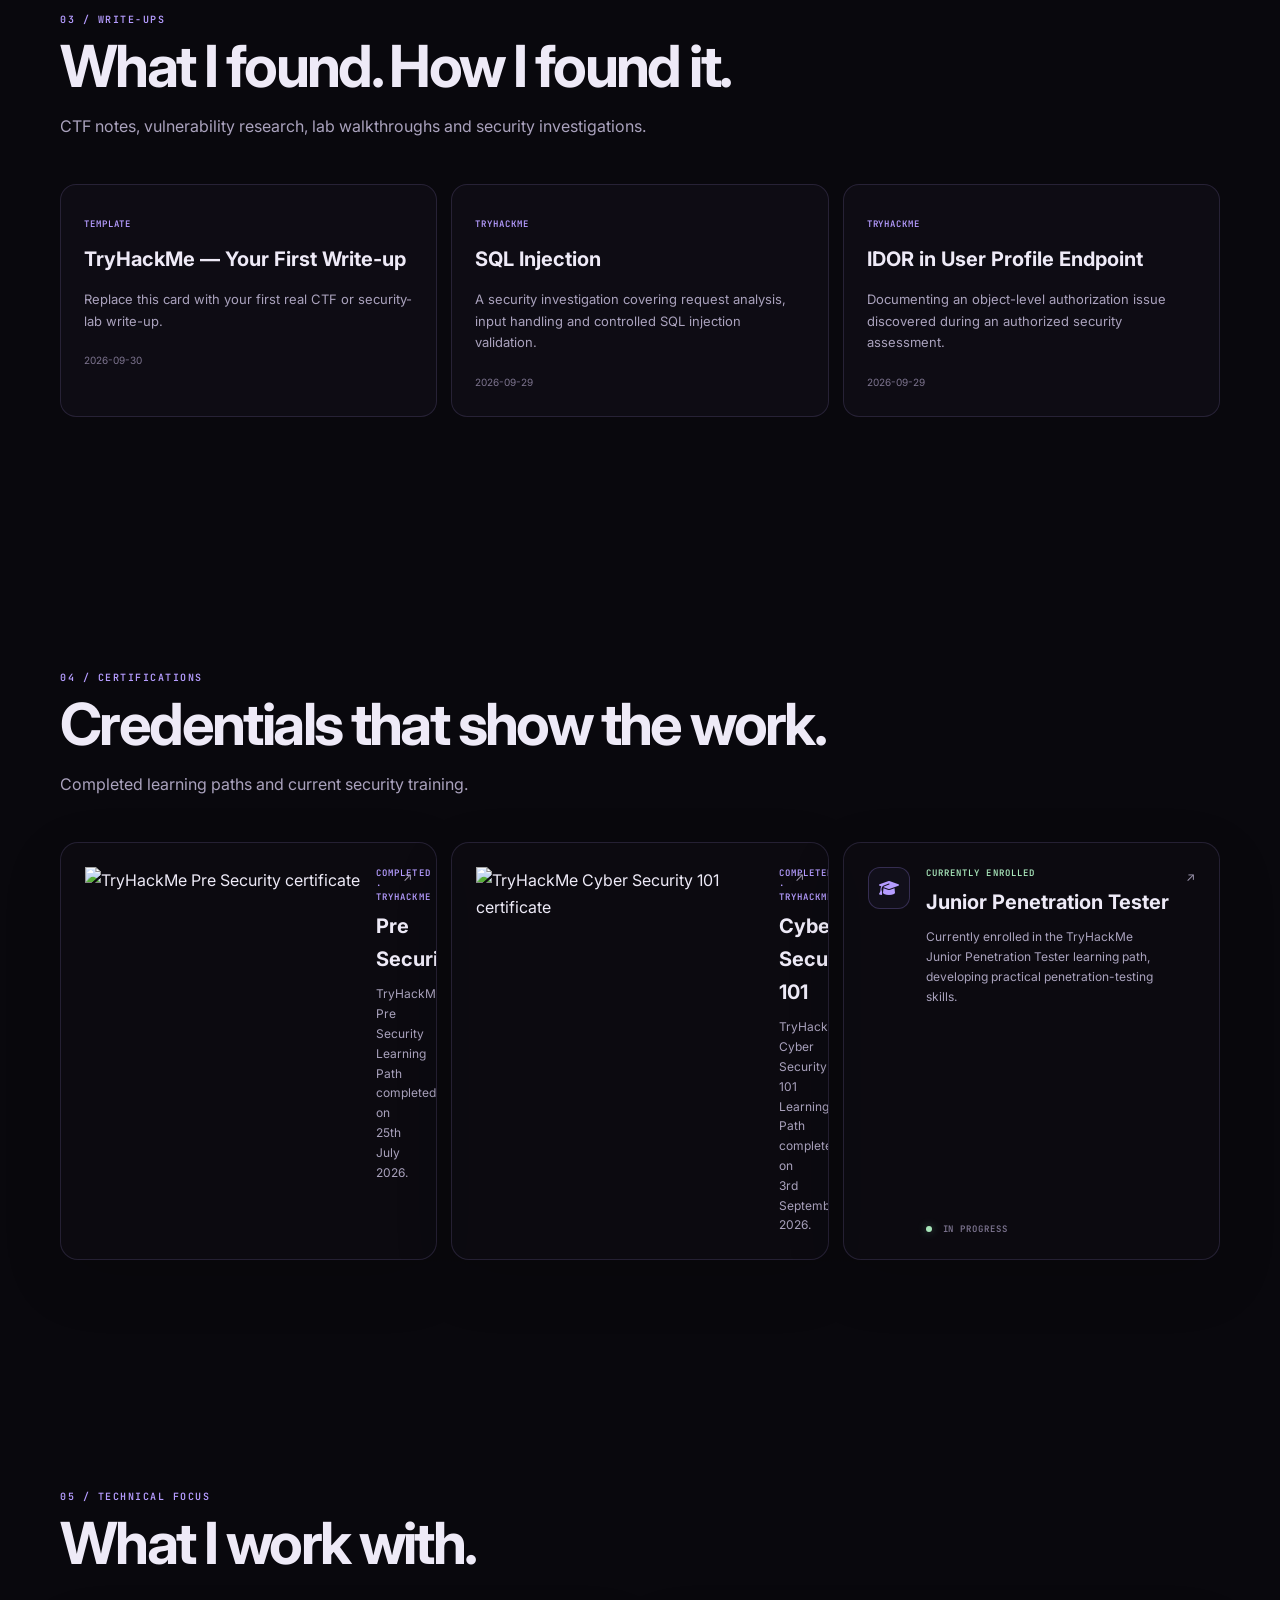
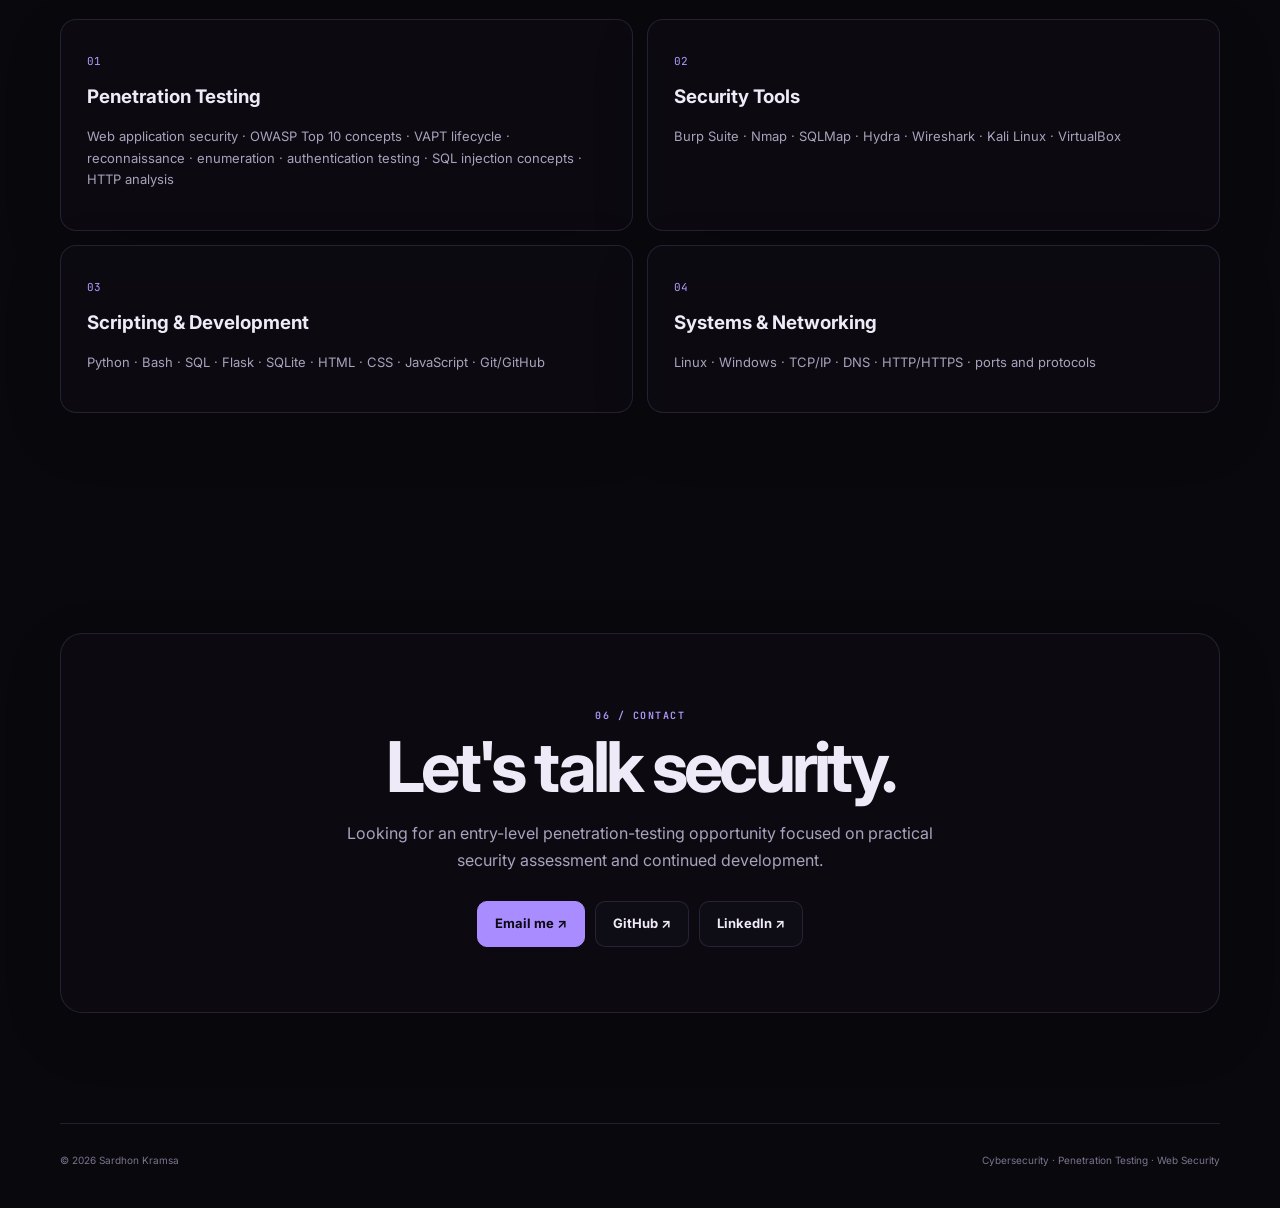
==== commit feedaa23: "Revise certifications section and update status Updated certifications section with new content and " ====
--- a/index.html
+++ b/index.html
@@ -14,6 +14,8 @@
 <body>
 <div class="interactive-grid" id="interactiveGrid" aria-hidden="true"></div>
 <div class="ambient ambient-a"></div><div class="ambient ambient-b"></div>
+
+<a class="home-login-btn" href="/admin/login" aria-label="Admin login"><i class="fa-solid fa-lock"></i><span>Login</span></a>
 
 <header class="navbar island-navbar">
   <div class="nav-island" aria-label="Primary navigation">
@@ -63,7 +65,18 @@
       <p>My work centers on identifying and validating web-application vulnerabilities in controlled environments. I've built and assessed a deliberately vulnerable Flask/SQLite application, reproducing <strong>SQL injection, IDOR and authentication weaknesses</strong> while documenting evidence and remediation.</p>
       <p>Alongside offensive security labs, I've built a lightweight SOC environment to explore event collection, detection, visualization and automated response.</p>
     </div>
-    <aside class="info-card reveal delay"><label>CURRENTLY</label><h3>BCA — Cybersecurity</h3><p>Assam down town University · 2025–2028</p><hr><label>FOCUS</label><div class="chips"><span>Web Security</span><span>Pentesting</span><span>Recon</span><span>VAPT</span></div></aside>
+    <aside class="info-card reveal delay">
+      <div class="university-brand" aria-label="Assam down town University">
+        <span class="university-logo-shine"></span>
+        <img src="assets/adtu-logo.webp" alt="Assam down town University logo">
+      </div>
+      <label>CURRENTLY</label>
+      <h3>BCA — Cybersecurity</h3>
+      <p>Assam down town University · 2025–2028</p>
+      <hr>
+      <label>FOCUS</label>
+      <div class="chips"><span>Web Security</span><span>Pentesting</span><span>Recon</span><span>VAPT</span></div>
+    </aside>
   </div>
 </section>
 
@@ -116,21 +129,26 @@
 </section>
 
 <section class="section" id="certifications">
-  <div class="section-title reveal"><p class="eyebrow">04 / CERTIFICATIONS</p><h2>Credentials that show the work.</h2><p>Hands-on learning milestones and security training currently in progress.</p></div>
+  <div class="section-title reveal"><p class="eyebrow">04 / CERTIFICATIONS</p><h2>Credentials that show the work.</h2><p>Completed learning paths and current security training.</p></div>
   <div class="cert-grid">
     <article class="cert-card reveal">
-      <div class="cert-icon"><i class="fa-solid fa-shield-halved"></i></div>
-      <div class="cert-copy"><span class="cert-status">COMPLETED · TRYHACKME</span><h3>Pre Security</h3><p>TryHackMe certificate covering foundational security concepts, networking, Linux and introductory security practice.</p></div>
-      <a class="cert-link" href="https://tryhackme.com/" target="_blank" rel="noopener" aria-label="View TryHackMe certificate">↗</a>
+      <a class="cert-image-link" href="assets/certificates/pre-security.pdf" target="_blank" rel="noopener" aria-label="Open Pre Security certificate">
+        <img class="cert-preview" src="assets/certificates/pre-security.png" alt="TryHackMe Pre Security certificate">
+      </a>
+      <div class="cert-copy"><span class="cert-status">COMPLETED · TRYHACKME</span><h3>Pre Security</h3><p>TryHackMe Pre Security Learning Path completed on 25th July 2026.</p></div>
+      <a class="cert-link" href="https://tryhackme.com/" target="_blank" rel="noopener" aria-label="View TryHackMe">↗</a>
     </article>
     <article class="cert-card reveal delay">
-      <div class="cert-icon"><i class="fa-solid fa-certificate"></i></div>
-      <div class="cert-copy"><span class="cert-status">COMPLETED · TRYHACKME</span><h3>Cyber Security 101</h3><p>TryHackMe certificate marking completion of the Cyber Security 101 learning path.</p></div>
-      <a class="cert-link" href="https://tryhackme.com/" target="_blank" rel="noopener" aria-label="View TryHackMe certificate">↗</a>
+      <a class="cert-image-link" href="assets/certificates/cyber-security-101.pdf" target="_blank" rel="noopener" aria-label="Open Cyber Security 101 certificate">
+        <img class="cert-preview" src="assets/certificates/cyber-security-101.png" alt="TryHackMe Cyber Security 101 certificate">
+      </a>
+      <div class="cert-copy"><span class="cert-status">COMPLETED · TRYHACKME</span><h3>Cyber Security 101</h3><p>TryHackMe Cyber Security 101 Learning Path completed on 3rd September 2026.</p></div>
+      <a class="cert-link" href="https://tryhackme.com/" target="_blank" rel="noopener" aria-label="View TryHackMe">↗</a>
     </article>
     <article class="cert-card cert-current reveal">
       <div class="cert-icon"><i class="fa-solid fa-graduation-cap"></i></div>
-      <div class="cert-copy"><span class="cert-status current">CURRENTLY ENROLLING</span><h3>Security Learning Path</h3><p>Continuing hands-on cybersecurity training and building toward deeper penetration-testing and security-assessment skills.</p></div>
+      <div class="cert-copy"><span class="cert-status current">CURRENTLY ENROLLED</span><h3>Junior Penetration Tester</h3><p>Currently enrolled in the TryHackMe Junior Penetration Tester learning path, developing practical penetration-testing skills.</p></div>
+      <a class="cert-link" href="https://tryhackme.com/path/outline/jrpenetrationtester" target="_blank" rel="noopener" aria-label="View Junior Penetration Tester path">↗</a>
       <span class="cert-live"><i></i> IN PROGRESS</span>
     </article>
   </div>
@@ -155,4 +173,4 @@
 <script src="js/writeups.js"></script>
 <script src="js/script.js"></script>
 </body>
-</html>+</html>
